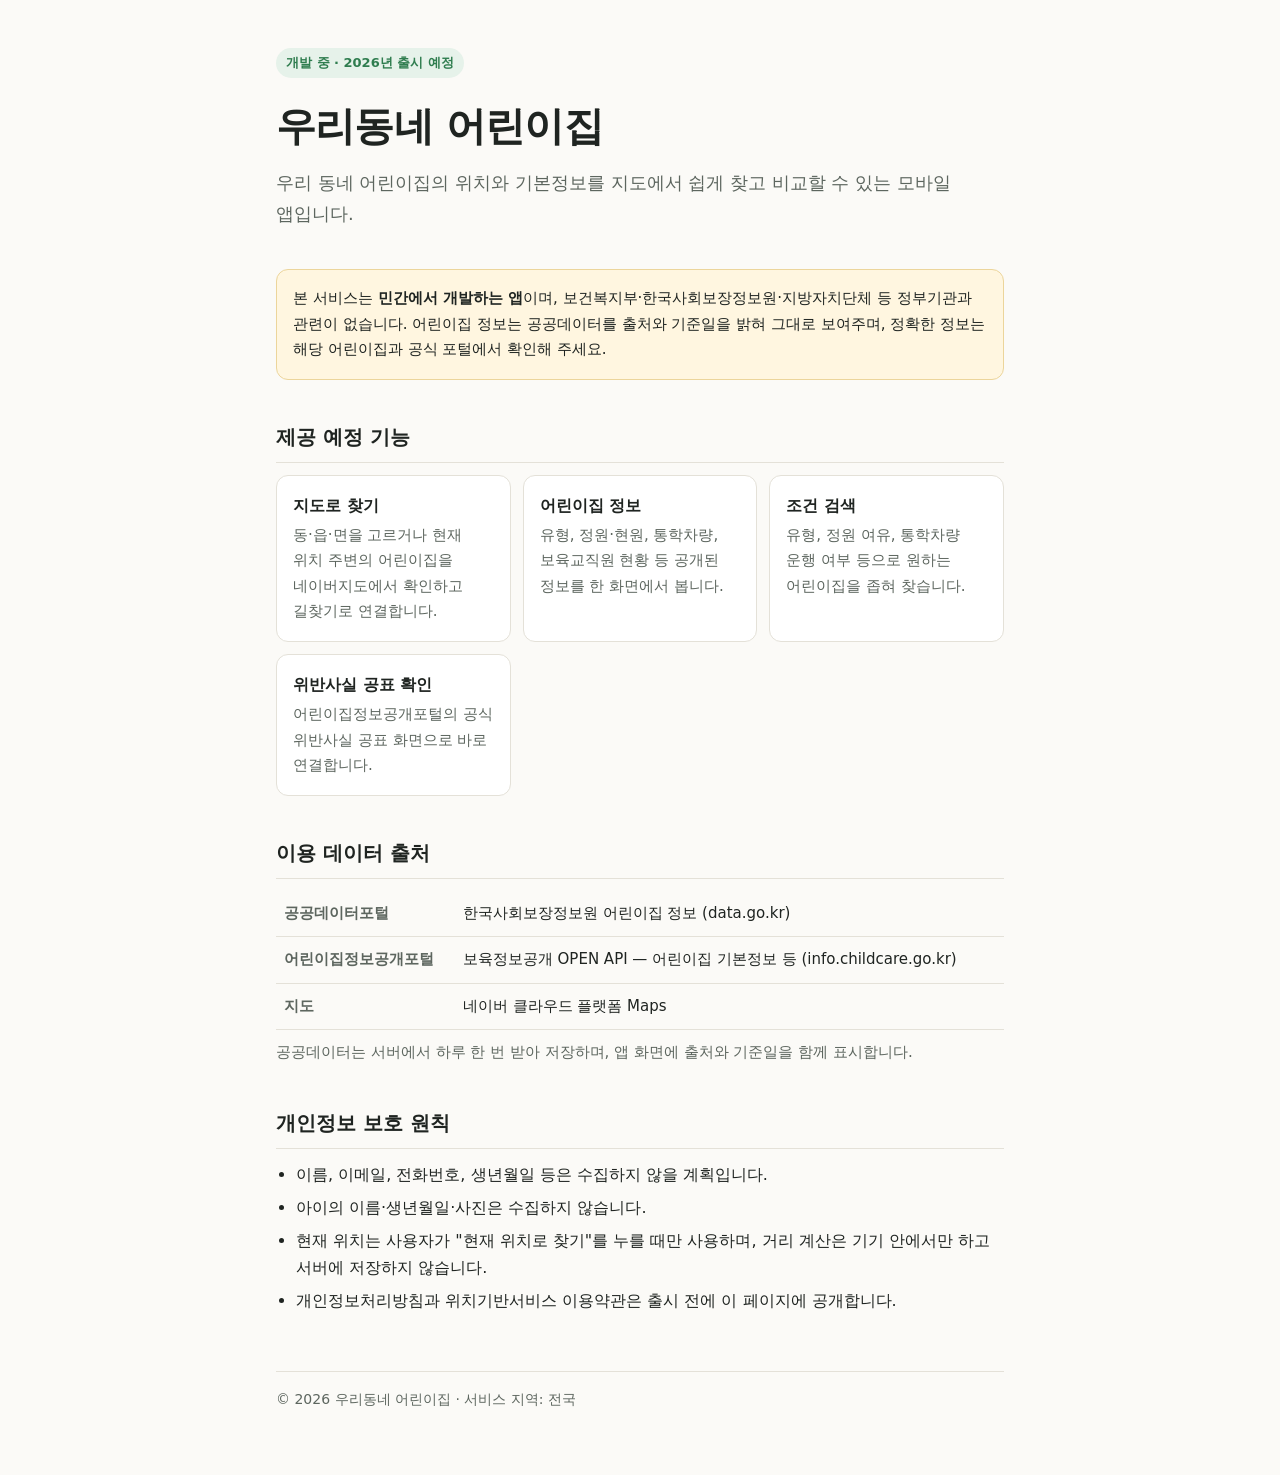
==== index.html @ 1db38754 "Add intro page Co-Authored-By: Claude Opus 5.5 <noreply@anthropic.com>" ====
<!doctype html>
<html lang="ko">
<head>
<meta charset="utf-8">
<meta name="viewport" content="width=device-width, initial-scale=1">
<title>우리동네 어린이집</title>
<meta name="description" content="전국 어린이집 위치와 기본정보를 지도로 쉽게 찾는 민간 개발 앱 (개발 중)">
<style>
  :root {
    --bg: #fbfaf7;
    --surface: #ffffff;
    --text: #1f2421;
    --muted: #5d665f;
    --line: #e4e1d8;
    --accent: #2f7d4f;
    --accent-soft: #e6f2ea;
    --warn-soft: #fff6e0;
    --warn-line: #ecd59b;
  }
  @media (prefers-color-scheme: dark) {
    :root:not([data-theme="light"]) {
      --bg: #141715;
      --surface: #1c201d;
      --text: #e8ebe8;
      --muted: #a3aca5;
      --line: #2e3430;
      --accent: #6cc58f;
      --accent-soft: #1f3327;
      --warn-soft: #2e2817;
      --warn-line: #5c4d22;
    }
  }
  :root[data-theme="dark"] {
    --bg: #141715; --surface: #1c201d; --text: #e8ebe8; --muted: #a3aca5;
    --line: #2e3430; --accent: #6cc58f; --accent-soft: #1f3327;
    --warn-soft: #2e2817; --warn-line: #5c4d22;
  }
  * { box-sizing: border-box; }
  body {
    margin: 0;
    background: var(--bg);
    color: var(--text);
    font-family: "Pretendard", "Apple SD Gothic Neo", "Malgun Gothic", system-ui, sans-serif;
    line-height: 1.7;
    word-break: keep-all;
  }
  main { max-width: 760px; margin: 0 auto; padding: 48px 16px 64px; }
  header { margin-bottom: 40px; }
  .badge {
    display: inline-block; font-size: 13px; font-weight: 600;
    color: var(--accent); background: var(--accent-soft);
    padding: 4px 10px; border-radius: 999px;
  }
  h1 { font-size: clamp(28px, 6vw, 40px); margin: 14px 0 8px; letter-spacing: -0.02em; }
  .lead { font-size: 18px; color: var(--muted); margin: 0; }
  section { margin-top: 40px; }
  h2 { font-size: 20px; margin: 0 0 12px; padding-bottom: 8px; border-bottom: 1px solid var(--line); }
  ul { padding-left: 20px; margin: 0; }
  li { margin: 6px 0; }
  .grid { display: grid; grid-template-columns: repeat(auto-fit, minmax(210px, 1fr)); gap: 12px; }
  .card {
    background: var(--surface); border: 1px solid var(--line);
    border-radius: 12px; padding: 16px;
  }
  .card strong { display: block; margin-bottom: 4px; }
  .card p { margin: 0; color: var(--muted); font-size: 15px; }
  .notice {
    background: var(--warn-soft); border: 1px solid var(--warn-line);
    border-radius: 12px; padding: 16px; font-size: 15px;
  }
  table { width: 100%; border-collapse: collapse; font-size: 15px; }
  th, td { text-align: left; padding: 10px 8px; border-bottom: 1px solid var(--line); vertical-align: top; }
  th { color: var(--muted); font-weight: 600; white-space: nowrap; }
  a { color: var(--accent); }
  footer { margin-top: 56px; padding-top: 16px; border-top: 1px solid var(--line); color: var(--muted); font-size: 14px; }
</style>
</head>
<body>
<main>
  <header>
    <span class="badge">개발 중 · 2026년 출시 예정</span>
    <h1>우리동네 어린이집</h1>
    <p class="lead">우리 동네 어린이집의 위치와 기본정보를 지도에서 쉽게 찾고 비교할 수 있는 모바일 앱입니다.</p>
  </header>

  <div class="notice">
    본 서비스는 <strong>민간에서 개발하는 앱</strong>이며, 보건복지부·한국사회보장정보원·지방자치단체 등 정부기관과 관련이 없습니다.
    어린이집 정보는 공공데이터를 출처와 기준일을 밝혀 그대로 보여주며, 정확한 정보는 해당 어린이집과 공식 포털에서 확인해 주세요.
  </div>

  <section>
    <h2>제공 예정 기능</h2>
    <div class="grid">
      <div class="card"><strong>지도로 찾기</strong><p>동·읍·면을 고르거나 현재 위치 주변의 어린이집을 네이버지도에서 확인하고 길찾기로 연결합니다.</p></div>
      <div class="card"><strong>어린이집 정보</strong><p>유형, 정원·현원, 통학차량, 보육교직원 현황 등 공개된 정보를 한 화면에서 봅니다.</p></div>
      <div class="card"><strong>조건 검색</strong><p>유형, 정원 여유, 통학차량 운행 여부 등으로 원하는 어린이집을 좁혀 찾습니다.</p></div>
      <div class="card"><strong>위반사실 공표 확인</strong><p>어린이집정보공개포털의 공식 위반사실 공표 화면으로 바로 연결합니다.</p></div>
    </div>
  </section>

  <section>
    <h2>이용 데이터 출처</h2>
    <table>
      <tr><th>공공데이터포털</th><td>한국사회보장정보원 어린이집 정보 (data.go.kr)</td></tr>
      <tr><th>어린이집정보공개포털</th><td>보육정보공개 OPEN API — 어린이집 기본정보 등 (info.childcare.go.kr)</td></tr>
      <tr><th>지도</th><td>네이버 클라우드 플랫폼 Maps</td></tr>
    </table>
    <p style="color:var(--muted);font-size:15px;margin-top:10px">공공데이터는 서버에서 하루 한 번 받아 저장하며, 앱 화면에 출처와 기준일을 함께 표시합니다.</p>
  </section>

  <section>
    <h2>개인정보 보호 원칙</h2>
    <ul>
      <li>이름, 이메일, 전화번호, 생년월일 등은 수집하지 않을 계획입니다.</li>
      <li>아이의 이름·생년월일·사진은 수집하지 않습니다.</li>
      <li>현재 위치는 사용자가 "현재 위치로 찾기"를 누를 때만 사용하며, 거리 계산은 기기 안에서만 하고 서버에 저장하지 않습니다.</li>
      <li>개인정보처리방침과 위치기반서비스 이용약관은 출시 전에 이 페이지에 공개합니다.</li>
    </ul>
  </section>

  <footer>© 2026 우리동네 어린이집 · 서비스 지역: 전국</footer>
</main>
</body>
</html>
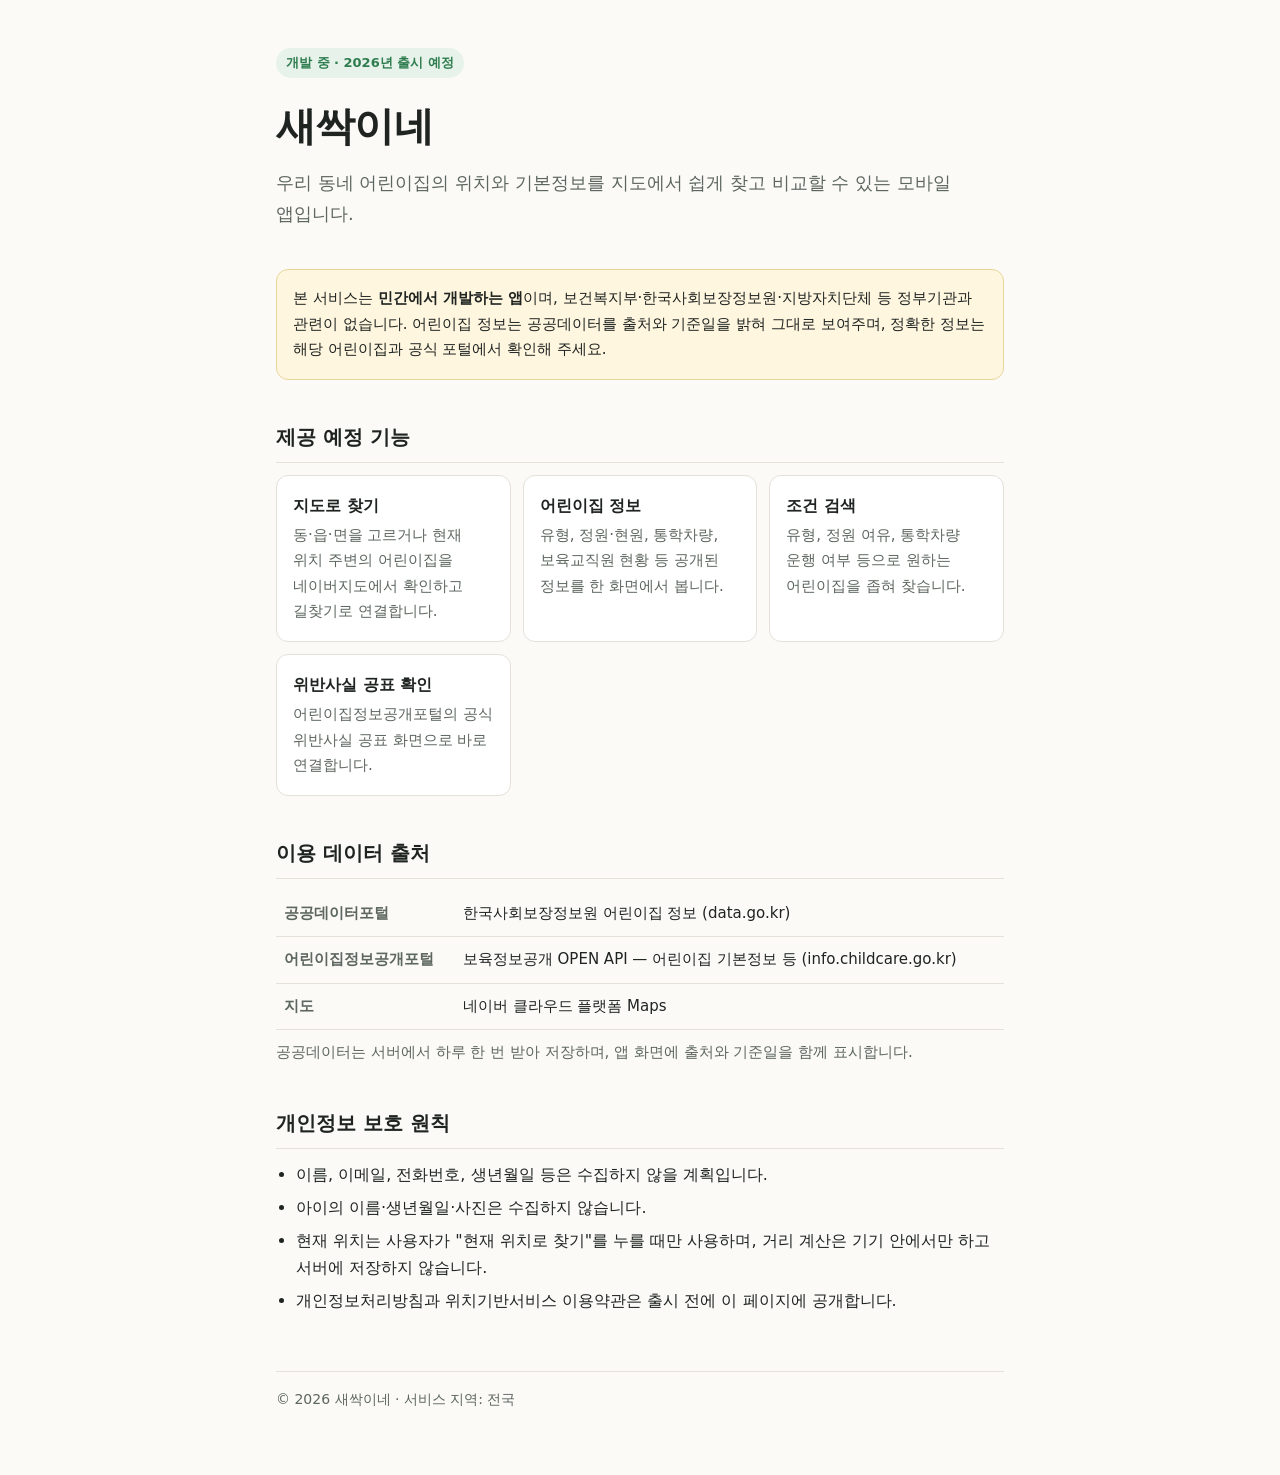
==== commit 91b81e8e: "앱 업데이트: 새싹이네(이름·크레용 마스코트), 설정 개편(하위 화면·알림 세분화·백업), 헤더 닉네임, 목록 카드(현원/정원·도로명·관심 버튼·이름 한 줄), 상세 필터 정리·초" ====
--- a/index.html
+++ b/index.html
@@ -3,7 +3,7 @@
 <head>
 <meta charset="utf-8">
 <meta name="viewport" content="width=device-width, initial-scale=1">
-<title>우리동네 어린이집</title>
+<title>새싹이네</title>
 <meta name="description" content="전국 어린이집 위치와 기본정보를 지도로 쉽게 찾는 민간 개발 앱 (개발 중)">
 <style>
   :root {
@@ -79,7 +79,7 @@
 <main>
   <header>
     <span class="badge">개발 중 · 2026년 출시 예정</span>
-    <h1>우리동네 어린이집</h1>
+    <h1>새싹이네</h1>
     <p class="lead">우리 동네 어린이집의 위치와 기본정보를 지도에서 쉽게 찾고 비교할 수 있는 모바일 앱입니다.</p>
   </header>
 
@@ -118,7 +118,7 @@
     </ul>
   </section>
 
-  <footer>© 2026 우리동네 어린이집 · 서비스 지역: 전국</footer>
+  <footer>© 2026 새싹이네 · 서비스 지역: 전국</footer>
 </main>
 </body>
 </html>
